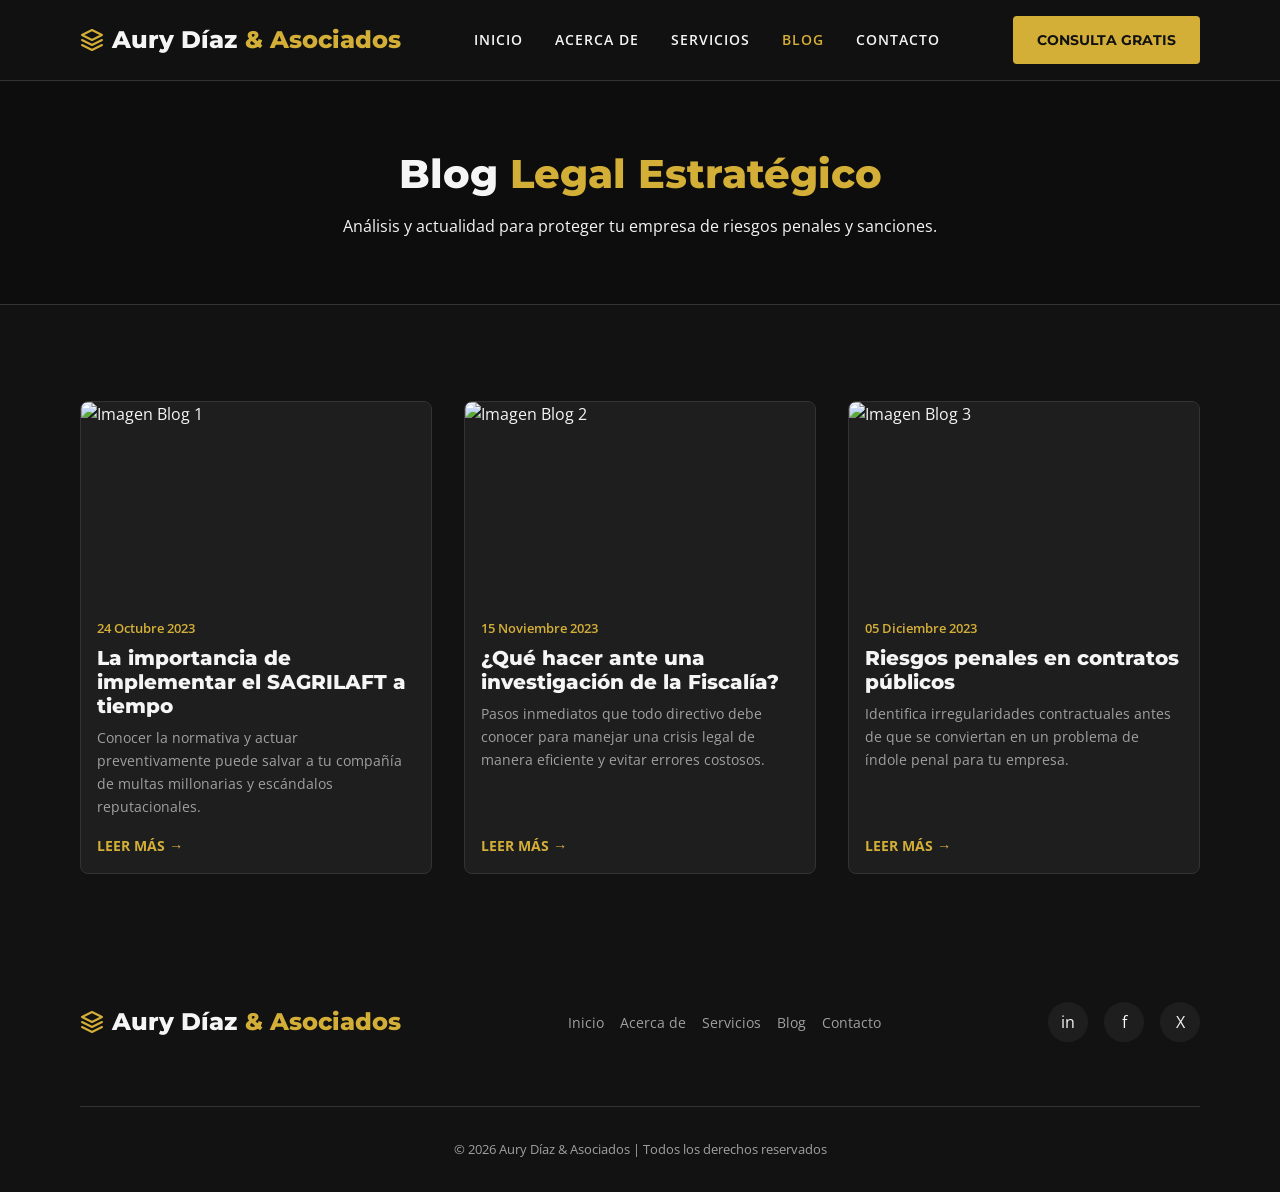
==== blog.html @ af1290b0 "Initial commit: Create complete static website for Aury Diaz & Asociados This commit introduces a mo" ====
<!DOCTYPE html>
<html lang="es">
<head>
    <meta charset="UTF-8">
    <meta name="viewport" content="width=device-width, initial-scale=1.0">
    <meta name="description" content="Blog de Aury Díaz & Asociados. Información, estrategias y actualidad legal sobre riesgo penal y SAGRILAFT.">
    <title>Blog | Aury Díaz & Asociados</title>

    <link rel="preconnect" href="https://fonts.googleapis.com">
    <link rel="preconnect" href="https://fonts.gstatic.com" crossorigin>
    <link href="https://fonts.googleapis.com/css2?family=Montserrat:wght@700;800&family=Open+Sans:wght@400;600&display=swap" rel="stylesheet">

    <link rel="stylesheet" href="css/style.css">

    <!-- Blog Specific Styles -->
    <style>
        .blog-grid {
            display: grid;
            grid-template-columns: repeat(auto-fill, minmax(300px, 1fr));
            gap: var(--space-md);
            margin-top: var(--space-md);
        }

        .blog-card {
            background-color: var(--color-bg-card);
            border: 1px solid var(--color-border);
            border-radius: 8px;
            overflow: hidden;
            transition: transform var(--transition-normal);
            display: flex;
            flex-direction: column;
        }

        .blog-card:hover {
            transform: translateY(-5px);
            border-color: var(--color-primary-gold);
        }

        .blog-img {
            width: 100%;
            height: 200px;
            object-fit: cover;
        }

        .blog-content {
            padding: var(--space-sm);
            flex-grow: 1;
            display: flex;
            flex-direction: column;
        }

        .blog-date {
            color: var(--color-primary-gold);
            font-size: 0.8rem;
            margin-bottom: 0.5rem;
            font-weight: 600;
        }

        .blog-title {
            font-size: 1.25rem;
            margin-bottom: 0.5rem;
        }

        .blog-excerpt {
            color: var(--color-text-muted);
            font-size: 0.9rem;
            margin-bottom: 1rem;
            flex-grow: 1;
        }

        .read-more {
            color: var(--color-primary-gold);
            font-weight: 700;
            font-size: 0.9rem;
            text-transform: uppercase;
            align-self: flex-start;
        }

        .read-more:hover {
            text-decoration: underline;
        }
    </style>
</head>
<body>

    <header class="header">
        <div class="container nav-container">
            <a href="index.html" class="logo">
                <svg width="24" height="24" viewBox="0 0 24 24" fill="none" xmlns="http://www.w3.org/2000/svg">
                    <path d="M12 2L2 7l10 5 10-5-10-5zM2 17l10 5 10-5M2 12l10 5 10-5" stroke="var(--color-primary-gold)" stroke-width="2" stroke-linecap="round" stroke-linejoin="round"/>
                </svg>
                Aury Díaz <span>& Asociados</span>
            </a>

            <button class="menu-toggle" aria-label="Abrir menú">
                <span></span>
                <span></span>
                <span></span>
            </button>

            <nav class="nav-menu">
                <a href="index.html" class="nav-link">Inicio</a>
                <a href="sobre-mi.html" class="nav-link">Acerca de</a>
                <a href="servicios.html" class="nav-link">Servicios</a>
                <a href="blog.html" class="nav-link active">Blog</a>
                <a href="contacto.html" class="nav-link">Contacto</a>
            </nav>

            <div class="nav-btn">
                <a href="contacto.html" class="btn btn-gold">Consulta Gratis</a>
            </div>
        </div>
    </header>

    <main>
        <section class="page-header fade-in">
            <div class="container">
                <h1>Blog <span class="text-gold">Legal Estratégico</span></h1>
                <p>Análisis y actualidad para proteger tu empresa de riesgos penales y sanciones.</p>
            </div>
        </section>

        <section class="section fade-in">
            <div class="container">
                <div class="blog-grid">

                    <!-- Blog Post Example 1 -->
                    <article class="blog-card">
                        <img src="https://via.placeholder.com/400x300/121212/d4af37?text=Articulo+1" alt="Imagen Blog 1" class="blog-img">
                        <div class="blog-content">
                            <span class="blog-date">24 Octubre 2023</span>
                            <h3 class="blog-title">La importancia de implementar el SAGRILAFT a tiempo</h3>
                            <p class="blog-excerpt">Conocer la normativa y actuar preventivamente puede salvar a tu compañía de multas millonarias y escándalos reputacionales.</p>
                            <a href="#" class="read-more">Leer Más →</a>
                        </div>
                    </article>

                    <!-- Blog Post Example 2 -->
                    <article class="blog-card">
                        <img src="https://via.placeholder.com/400x300/121212/d4af37?text=Articulo+2" alt="Imagen Blog 2" class="blog-img">
                        <div class="blog-content">
                            <span class="blog-date">15 Noviembre 2023</span>
                            <h3 class="blog-title">¿Qué hacer ante una investigación de la Fiscalía?</h3>
                            <p class="blog-excerpt">Pasos inmediatos que todo directivo debe conocer para manejar una crisis legal de manera eficiente y evitar errores costosos.</p>
                            <a href="#" class="read-more">Leer Más →</a>
                        </div>
                    </article>

                    <!-- Blog Post Example 3 -->
                    <article class="blog-card">
                        <img src="https://via.placeholder.com/400x300/121212/d4af37?text=Articulo+3" alt="Imagen Blog 3" class="blog-img">
                        <div class="blog-content">
                            <span class="blog-date">05 Diciembre 2023</span>
                            <h3 class="blog-title">Riesgos penales en contratos públicos</h3>
                            <p class="blog-excerpt">Identifica irregularidades contractuales antes de que se conviertan en un problema de índole penal para tu empresa.</p>
                            <a href="#" class="read-more">Leer Más →</a>
                        </div>
                    </article>

                </div>
            </div>
        </section>
    </main>

    <footer class="footer">
        <div class="container">
            <div class="footer-top">
                <a href="index.html" class="logo">
                    <svg width="24" height="24" viewBox="0 0 24 24" fill="none" xmlns="http://www.w3.org/2000/svg">
                        <path d="M12 2L2 7l10 5 10-5-10-5zM2 17l10 5 10-5M2 12l10 5 10-5" stroke="var(--color-primary-gold)" stroke-width="2" stroke-linecap="round" stroke-linejoin="round"/>
                    </svg>
                    Aury Díaz <span>& Asociados</span>
                </a>

                <div class="footer-nav">
                    <a href="index.html">Inicio</a>
                    <a href="sobre-mi.html">Acerca de</a>
                    <a href="servicios.html">Servicios</a>
                    <a href="blog.html">Blog</a>
                    <a href="contacto.html">Contacto</a>
                </div>

                <div class="footer-social">
                    <a href="#">in</a>
                    <a href="#">f</a>
                    <a href="#">X</a>
                </div>
            </div>

            <div class="footer-bottom">
                <p>&copy; <span id="year">2024</span> Aury Díaz & Asociados | Todos los derechos reservados</p>
            </div>
        </div>
    </footer>

    <script src="js/main.js"></script>
    <script>document.getElementById('year').textContent = new Date().getFullYear();</script>
</body>
</html>
---- css/style.css ----
/* ==========================================================================
   Variables
   ========================================================================== */
:root {
  /* Colors - Dark Elegant Theme */
  --color-bg-dark: #121212;
  --color-bg-darker: #0d0d0d;
  --color-bg-card: #1e1e1e;

  --color-primary-gold: #d4af37; /* Gold for accents */
  --color-primary-gold-hover: #e5c158;
  --color-text-main: #f5f5f5;
  --color-text-muted: #a0a0a0;

  --color-border: #333333;

  /* Typography */
  --font-primary: 'Montserrat', sans-serif;
  --font-secondary: 'Open Sans', sans-serif;

  /* Spacing */
  --space-xs: 0.5rem;
  --space-sm: 1rem;
  --space-md: 2rem;
  --space-lg: 4rem;
  --space-xl: 6rem;

  /* Transition */
  --transition-fast: 0.2s ease;
  --transition-normal: 0.3s ease;
}

/* ==========================================================================
   Reset & Base
   ========================================================================== */
*, *::before, *::after {
  box-sizing: border-box;
  margin: 0;
  padding: 0;
}

html {
  font-size: 16px;
  scroll-behavior: smooth;
}

body {
  font-family: var(--font-secondary);
  background-color: var(--color-bg-dark);
  color: var(--color-text-main);
  line-height: 1.6;
  overflow-x: hidden;
}

h1, h2, h3, h4, h5, h6 {
  font-family: var(--font-primary);
  font-weight: 800; /* Extra Bold */
  line-height: 1.2;
  margin-bottom: var(--space-sm);
  color: var(--color-text-main);
}

a {
  color: inherit;
  text-decoration: none;
  transition: color var(--transition-normal);
}

a:hover {
  color: var(--color-primary-gold);
}

img {
  max-width: 100%;
  height: auto;
  display: block;
}

ul {
  list-style: none;
}

/* ==========================================================================
   Layout / Utilities
   ========================================================================== */
.container {
  width: 90%;
  max-width: 1200px;
  margin: 0 auto;
  padding: 0 var(--space-sm);
}

.section {
  padding: var(--space-lg) 0;
}

.text-center {
  text-align: center;
}

.text-gold {
  color: var(--color-primary-gold);
}

.mb-sm { margin-bottom: var(--space-sm); }
.mb-md { margin-bottom: var(--space-md); }
.mb-lg { margin-bottom: var(--space-lg); }

/* Buttons */
.btn {
  display: inline-block;
  font-family: var(--font-primary);
  font-weight: 700;
  text-transform: uppercase;
  font-size: 0.875rem;
  padding: 0.8rem 1.5rem;
  border-radius: 4px;
  cursor: pointer;
  transition: all var(--transition-normal);
  border: none;
}

.btn-gold {
  background-color: var(--color-primary-gold);
  color: var(--color-bg-dark);
}

.btn-gold:hover {
  background-color: var(--color-primary-gold-hover);
  color: var(--color-bg-darker);
  transform: translateY(-2px);
  box-shadow: 0 4px 10px rgba(212, 175, 55, 0.3);
}

.btn-outline {
  background-color: transparent;
  color: var(--color-primary-gold);
  border: 2px solid var(--color-primary-gold);
}

.btn-outline:hover {
  background-color: var(--color-primary-gold);
  color: var(--color-bg-dark);
}

/* ==========================================================================
   Header & Navigation
   ========================================================================== */
.header {
  position: fixed;
  top: 0;
  left: 0;
  width: 100%;
  background-color: rgba(18, 18, 18, 0.95);
  backdrop-filter: blur(10px);
  z-index: 1000;
  border-bottom: 1px solid var(--color-border);
  padding: var(--space-sm) 0;
  transition: background-color var(--transition-normal);
}

.nav-container {
  display: flex;
  justify-content: space-between;
  align-items: center;
}

.logo {
  font-family: var(--font-primary);
  font-size: 1.5rem;
  font-weight: 800;
  color: var(--color-text-main);
  display: flex;
  align-items: center;
  gap: 0.5rem;
}

.logo span {
  color: var(--color-primary-gold);
}

/* Desktop Nav */
.nav-menu {
  display: none;
  gap: var(--space-md);
  align-items: center;
}

.nav-link {
  font-size: 0.9rem;
  font-weight: 600;
  text-transform: uppercase;
  letter-spacing: 1px;
}

.nav-link.active {
  color: var(--color-primary-gold);
}

.nav-btn {
  display: none; /* Hidden on mobile by default in this structure, or shown based on design */
}

/* Mobile Nav Toggle */
.menu-toggle {
  display: flex;
  flex-direction: column;
  gap: 5px;
  cursor: pointer;
  background: none;
  border: none;
  padding: 0.5rem;
}

.menu-toggle span {
  display: block;
  width: 25px;
  height: 3px;
  background-color: var(--color-text-main);
  transition: var(--transition-normal);
}

/* Mobile Menu Active State */
.nav-menu.active {
  display: flex;
  flex-direction: column;
  position: absolute;
  top: 100%;
  left: 0;
  width: 100%;
  background-color: var(--color-bg-dark);
  padding: var(--space-md) 0;
  border-bottom: 1px solid var(--color-border);
  box-shadow: 0 10px 15px rgba(0,0,0,0.5);
}

/* ==========================================================================
   Hero Section
   ========================================================================== */
.hero {
  padding-top: 120px; /* Account for fixed header */
  min-height: 100vh;
  display: flex;
  align-items: center;
}

.hero-grid {
  display: grid;
  grid-template-columns: 1fr;
  gap: var(--space-lg);
  align-items: center;
}

.hero-content h1 {
  font-size: 2.5rem;
  margin-bottom: var(--space-sm);
}

.hero-content p {
  color: var(--color-text-muted);
  font-size: 1.1rem;
  margin-bottom: var(--space-md);
}

.hero-stats {
  display: flex;
  gap: var(--space-md);
  margin-top: var(--space-md);
  align-items: center;
}

.stat-item {
  display: flex;
  align-items: center;
  gap: 0.5rem;
}

.stat-number {
  font-family: var(--font-primary);
  font-size: 1.5rem;
  font-weight: 800;
  color: var(--color-primary-gold);
}

.stat-text {
  font-size: 0.8rem;
  color: var(--color-text-muted);
  line-height: 1.2;
}

.hero-image {
  position: relative;
  border-radius: 8px;
  overflow: hidden;
}

.hero-image::before {
  content: '';
  position: absolute;
  top: 0;
  left: 0;
  width: 100%;
  height: 100%;
  background: linear-gradient(to top, rgba(18,18,18,0.8), transparent);
  z-index: 1;
}

.hero-img-el {
  width: 100%;
  height: auto;
  object-fit: cover;
  display: block;
}

/* ==========================================================================
   About Section (Home)
   ========================================================================== */
.about-preview {
  background-color: var(--color-bg-darker);
}

.about-grid {
  display: grid;
  grid-template-columns: 1fr;
  gap: var(--space-lg);
  align-items: center;
}

.about-subtitle {
  color: var(--color-primary-gold);
  font-weight: 700;
  text-transform: uppercase;
  letter-spacing: 2px;
  font-size: 0.875rem;
  margin-bottom: var(--space-xs);
}

.about-content h2 {
  font-size: 2rem;
  margin-bottom: var(--space-sm);
}

.about-content p {
  color: var(--color-text-muted);
  margin-bottom: var(--space-sm);
}

.about-image {
  border-radius: 8px;
  overflow: hidden;
  box-shadow: 0 20px 40px rgba(0,0,0,0.5);
}

/* ==========================================================================
   Results / Features Section
   ========================================================================== */
.features {
  background-color: var(--color-bg-dark);
}

.features-header {
  text-align: center;
  max-width: 800px;
  margin: 0 auto var(--space-lg);
}

.features-header h2 {
  font-size: 2rem;
}

.features-header p {
  color: var(--color-text-muted);
}

.features-grid {
  display: grid;
  grid-template-columns: 1fr;
  gap: var(--space-md);
}

.feature-card {
  background-color: var(--color-bg-card);
  padding: var(--space-md);
  border-radius: 8px;
  text-align: center;
  border: 1px solid var(--color-border);
  transition: transform var(--transition-normal), border-color var(--transition-normal);
}

.feature-card:hover {
  transform: translateY(-5px);
  border-color: var(--color-primary-gold);
}

.feature-icon {
  font-size: 2.5rem;
  color: var(--color-primary-gold);
  margin-bottom: var(--space-sm);
}

.feature-card h3 {
  font-size: 1.2rem;
  margin-bottom: var(--space-xs);
}

.feature-card p {
  color: var(--color-text-muted);
  font-size: 0.9rem;
}

/* ==========================================================================
   CTA Section
   ========================================================================== */
.cta {
  background-color: var(--color-bg-darker);
  border-top: 1px solid var(--color-border);
  border-bottom: 1px solid var(--color-border);
  text-align: center;
}

.cta h2 {
  font-size: 2rem;
  margin-bottom: var(--space-sm);
}

.cta p {
  color: var(--color-text-muted);
  max-width: 600px;
  margin: 0 auto var(--space-md);
}

/* ==========================================================================
   Footer
   ========================================================================== */
.footer {
  background-color: var(--color-bg-dark);
  padding: var(--space-lg) 0 var(--space-md);
}

.footer-top {
  display: flex;
  flex-direction: column;
  gap: var(--space-md);
  margin-bottom: var(--space-lg);
  align-items: center;
  text-align: center;
}

.footer-nav {
  display: flex;
  flex-wrap: wrap;
  justify-content: center;
  gap: var(--space-sm);
}

.footer-nav a {
  color: var(--color-text-muted);
  font-size: 0.9rem;
}

.footer-nav a:hover {
  color: var(--color-primary-gold);
}

.footer-social {
  display: flex;
  gap: var(--space-sm);
}

.footer-social a {
  display: flex;
  align-items: center;
  justify-content: center;
  width: 40px;
  height: 40px;
  background-color: var(--color-bg-card);
  border-radius: 50%;
  color: var(--color-text-main);
  transition: all var(--transition-normal);
}

.footer-social a:hover {
  background-color: var(--color-primary-gold);
  color: var(--color-bg-dark);
}

.footer-bottom {
  text-align: center;
  padding-top: var(--space-md);
  border-top: 1px solid var(--color-border);
  color: var(--color-text-muted);
  font-size: 0.8rem;
}

/* ==========================================================================
   Forms (Contact Page)
   ========================================================================== */
.form-group {
  margin-bottom: var(--space-sm);
}

.form-label {
  display: block;
  margin-bottom: 0.3rem;
  color: var(--color-text-main);
  font-weight: 600;
  font-size: 0.9rem;
}

.form-control {
  width: 100%;
  padding: 0.8rem;
  background-color: var(--color-bg-card);
  border: 1px solid var(--color-border);
  color: var(--color-text-main);
  border-radius: 4px;
  font-family: var(--font-secondary);
  transition: border-color var(--transition-fast);
}

.form-control:focus {
  outline: none;
  border-color: var(--color-primary-gold);
}

textarea.form-control {
  resize: vertical;
  min-height: 150px;
}

/* ==========================================================================
   Page Headers (Internal pages)
   ========================================================================== */
.page-header {
  padding-top: 150px;
  padding-bottom: var(--space-lg);
  background-color: var(--color-bg-darker);
  border-bottom: 1px solid var(--color-border);
  text-align: center;
}

.page-header h1 {
  font-size: 2.5rem;
}

/* ==========================================================================
   Media Queries (Desktop)
   ========================================================================== */
@media (min-width: 768px) {
  .hero-grid {
    grid-template-columns: 1fr 1fr;
  }

  .hero-content h1 {
    font-size: 3.5rem;
  }

  .about-grid {
    grid-template-columns: 1fr 1fr;
  }

  .about-content h2 {
    font-size: 2.5rem;
  }

  .features-grid {
    grid-template-columns: repeat(3, 1fr);
  }

  .footer-top {
    flex-direction: row;
    justify-content: space-between;
    text-align: left;
  }
}

@media (min-width: 992px) {
  .menu-toggle {
    display: none;
  }

  .nav-menu {
    display: flex;
  }

  .nav-btn {
    display: block;
  }
}

/* ==========================================================================
   Animations
   ========================================================================== */
.fade-in {
  opacity: 0;
  transform: translateY(20px);
  transition: opacity 0.6s ease-out, transform 0.6s ease-out;
}

.fade-in.visible {
  opacity: 1;
  transform: translateY(0);
}
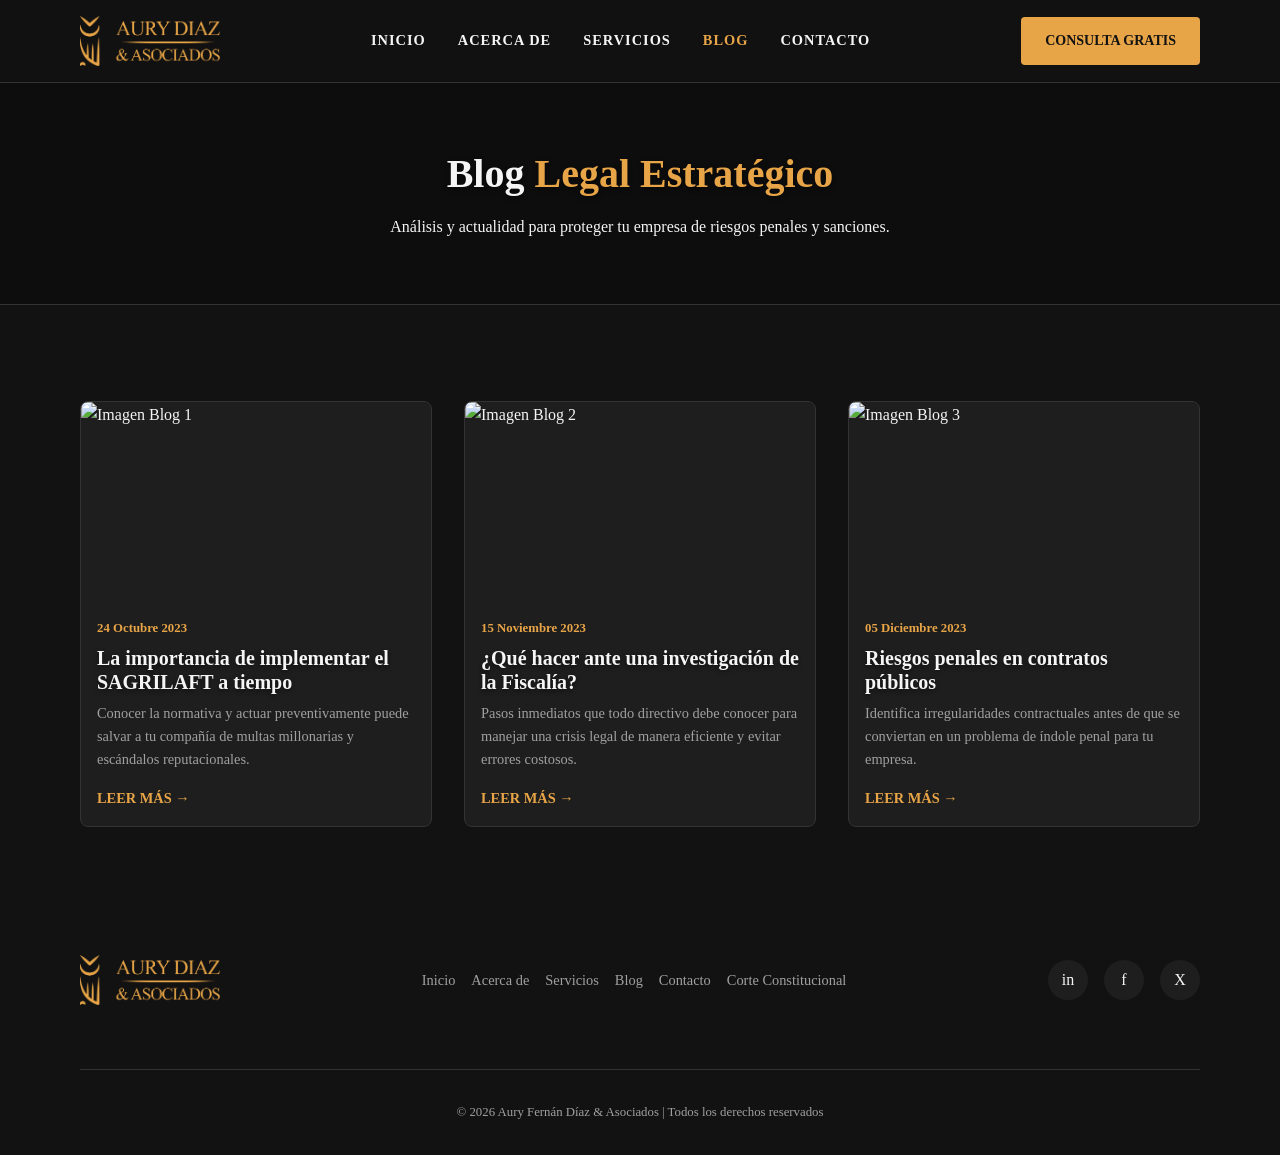
==== commit bc7fcf9a: "feat: build static portfolio for Aury Fernán Díaz - Implemented semantic HTML5 and modern CSS3 (Vari" ====
--- a/blog.html
+++ b/blog.html
@@ -3,12 +3,9 @@
 <head>
     <meta charset="UTF-8">
     <meta name="viewport" content="width=device-width, initial-scale=1.0">
-    <meta name="description" content="Blog de Aury Díaz & Asociados. Información, estrategias y actualidad legal sobre riesgo penal y SAGRILAFT.">
-    <title>Blog | Aury Díaz & Asociados</title>
+    <meta name="description" content="Blog de Aury Fernán Díaz & Asociados. Información, estrategias y actualidad legal sobre riesgo penal y SAGRILAFT.">
+    <title>Blog | Aury Fernán Díaz</title>
 
-    <link rel="preconnect" href="https://fonts.googleapis.com">
-    <link rel="preconnect" href="https://fonts.gstatic.com" crossorigin>
-    <link href="https://fonts.googleapis.com/css2?family=Montserrat:wght@700;800&family=Open+Sans:wght@400;600&display=swap" rel="stylesheet">
 
     <link rel="stylesheet" href="css/style.css">
 
@@ -85,12 +82,7 @@
 
     <header class="header">
         <div class="container nav-container">
-            <a href="index.html" class="logo">
-                <svg width="24" height="24" viewBox="0 0 24 24" fill="none" xmlns="http://www.w3.org/2000/svg">
-                    <path d="M12 2L2 7l10 5 10-5-10-5zM2 17l10 5 10-5M2 12l10 5 10-5" stroke="var(--color-primary-gold)" stroke-width="2" stroke-linecap="round" stroke-linejoin="round"/>
-                </svg>
-                Aury Díaz <span>& Asociados</span>
-            </a>
+            <a href="index" class="logo"><img src="assets/img/logoaury.png" alt="Aury Fernán Díaz Logo" style="height: 50px;"></a>
 
             <button class="menu-toggle" aria-label="Abrir menú">
                 <span></span>
@@ -99,15 +91,15 @@
             </button>
 
             <nav class="nav-menu">
-                <a href="index.html" class="nav-link">Inicio</a>
-                <a href="sobre-mi.html" class="nav-link">Acerca de</a>
-                <a href="servicios.html" class="nav-link">Servicios</a>
-                <a href="blog.html" class="nav-link active">Blog</a>
-                <a href="contacto.html" class="nav-link">Contacto</a>
+                <a href="index" class="nav-link">Inicio</a>
+                <a href="sobre-mi" class="nav-link">Acerca de</a>
+                <a href="servicios" class="nav-link">Servicios</a>
+                <a href="blog" class="nav-link active">Blog</a>
+                <a href="contacto" class="nav-link">Contacto</a>
             </nav>
 
             <div class="nav-btn">
-                <a href="contacto.html" class="btn btn-gold">Consulta Gratis</a>
+                <a href="contacto" class="btn btn-gold">Consulta Gratis</a>
             </div>
         </div>
     </header>
@@ -165,19 +157,15 @@
     <footer class="footer">
         <div class="container">
             <div class="footer-top">
-                <a href="index.html" class="logo">
-                    <svg width="24" height="24" viewBox="0 0 24 24" fill="none" xmlns="http://www.w3.org/2000/svg">
-                        <path d="M12 2L2 7l10 5 10-5-10-5zM2 17l10 5 10-5M2 12l10 5 10-5" stroke="var(--color-primary-gold)" stroke-width="2" stroke-linecap="round" stroke-linejoin="round"/>
-                    </svg>
-                    Aury Díaz <span>& Asociados</span>
-                </a>
+                <a href="index" class="logo"><img src="assets/img/logoaury.png" alt="Aury Fernán Díaz Logo" style="height: 50px;"></a>
 
                 <div class="footer-nav">
-                    <a href="index.html">Inicio</a>
-                    <a href="sobre-mi.html">Acerca de</a>
-                    <a href="servicios.html">Servicios</a>
-                    <a href="blog.html">Blog</a>
-                    <a href="contacto.html">Contacto</a>
+                    <a href="index">Inicio</a>
+                    <a href="sobre-mi">Acerca de</a>
+                    <a href="servicios">Servicios</a>
+                    <a href="blog">Blog</a>
+                    <a href="contacto">Contacto</a>
+                    <a href="https://www.corteconstitucional.gov.co/" target="_blank" rel="noopener noreferrer">Corte Constitucional</a>
                 </div>
 
                 <div class="footer-social">
@@ -188,7 +176,7 @@
             </div>
 
             <div class="footer-bottom">
-                <p>&copy; <span id="year">2024</span> Aury Díaz & Asociados | Todos los derechos reservados</p>
+                <p>&copy; <span id="year">2024</span> Aury Fernán Díaz & Asociados | Todos los derechos reservados</p>
             </div>
         </div>
     </footer>
--- a/css/style.css
+++ b/css/style.css
@@ -7,16 +7,16 @@
   --color-bg-darker: #0d0d0d;
   --color-bg-card: #1e1e1e;
 
-  --color-primary-gold: #d4af37; /* Gold for accents */
-  --color-primary-gold-hover: #e5c158;
+  --color-primary-gold: #e8a547; /* Gold for accents */
+  --color-primary-gold-hover: #c98c38;
   --color-text-main: #f5f5f5;
   --color-text-muted: #a0a0a0;
 
   --color-border: #333333;
 
   /* Typography */
-  --font-primary: 'Montserrat', sans-serif;
-  --font-secondary: 'Open Sans', sans-serif;
+  --font-primary: 'Times New Roman', Times, serif;
+  --font-secondary: 'Times New Roman', Times, serif;
 
   /* Spacing */
   --space-xs: 0.5rem;
@@ -129,7 +129,7 @@
   background-color: var(--color-primary-gold-hover);
   color: var(--color-bg-darker);
   transform: translateY(-2px);
-  box-shadow: 0 4px 10px rgba(212, 175, 55, 0.3);
+  box-shadow: 0 4px 10px rgba(232, 165, 71, 0.3);
 }
 
 .btn-outline {
@@ -601,3 +601,41 @@
   opacity: 1;
   transform: translateY(0);
 }
+
+@keyframes gold-glow {
+  0% {
+    box-shadow: 0 0 5px rgba(232, 165, 71, 0.2);
+  }
+  50% {
+    box-shadow: 0 0 20px rgba(232, 165, 71, 0.6);
+  }
+  100% {
+    box-shadow: 0 0 5px rgba(232, 165, 71, 0.2);
+  }
+}
+
+.glow-effect {
+  animation: gold-glow 3s infinite;
+}
+
+.btn-gold:hover {
+  background-color: var(--color-primary-gold-hover);
+  color: var(--color-bg-darker);
+  transform: translateY(-2px);
+  box-shadow: 0 4px 15px rgba(232, 165, 71, 0.5);
+  animation: none; /* override glow on hover if needed */
+}
+
+h1, h2, h3 {
+  text-shadow: 0 2px 4px rgba(0,0,0,0.5);
+}
+
+.color-gold {
+  color: var(--color-primary-gold);
+  text-shadow: 0 0 10px rgba(232, 165, 71, 0.3);
+}
+
+.logo span {
+  color: var(--color-primary-gold);
+  text-shadow: 0 0 8px rgba(232, 165, 71, 0.5);
+}
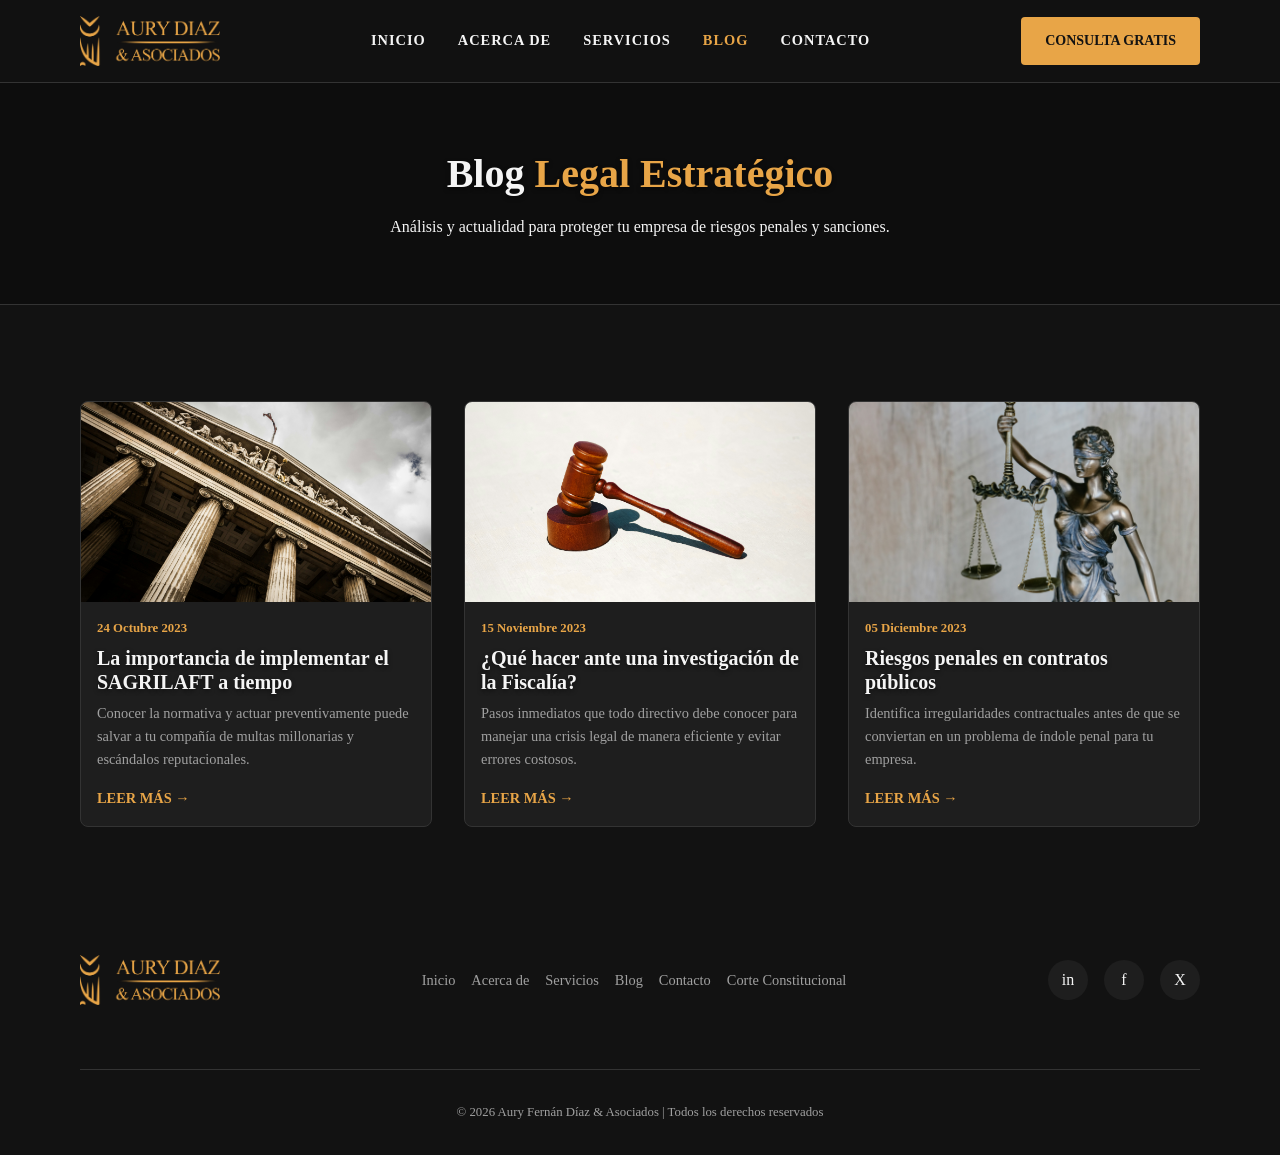
==== commit 225193e7: "feat: Rebuild aurydiaz.com as a modern, static, SEO-optimized website - Implement semantic HTML5 pag" ====
--- a/blog.html
+++ b/blog.html
@@ -118,7 +118,7 @@
 
                     <!-- Blog Post Example 1 -->
                     <article class="blog-card">
-                        <img src="https://via.placeholder.com/400x300/121212/d4af37?text=Articulo+1" alt="Imagen Blog 1" class="blog-img">
+                        <img src="assets/img/sebastian-pichler-bAQH53VquTc-unsplash.jpg" alt="Imagen Blog 1" class="blog-img">
                         <div class="blog-content">
                             <span class="blog-date">24 Octubre 2023</span>
                             <h3 class="blog-title">La importancia de implementar el SAGRILAFT a tiempo</h3>
@@ -129,7 +129,7 @@
 
                     <!-- Blog Post Example 2 -->
                     <article class="blog-card">
-                        <img src="https://via.placeholder.com/400x300/121212/d4af37?text=Articulo+2" alt="Imagen Blog 2" class="blog-img">
+                        <img src="assets/img/tingey-injury-law-firm-veNb0DDegzE-unsplash.jpg" alt="Imagen Blog 2" class="blog-img">
                         <div class="blog-content">
                             <span class="blog-date">15 Noviembre 2023</span>
                             <h3 class="blog-title">¿Qué hacer ante una investigación de la Fiscalía?</h3>
@@ -140,7 +140,7 @@
 
                     <!-- Blog Post Example 3 -->
                     <article class="blog-card">
-                        <img src="https://via.placeholder.com/400x300/121212/d4af37?text=Articulo+3" alt="Imagen Blog 3" class="blog-img">
+                        <img src="assets/img/tingey-injury-law-firm-DZpc4UY8ZtY-unsplash.jpg" alt="Imagen Blog 3" class="blog-img">
                         <div class="blog-content">
                             <span class="blog-date">05 Diciembre 2023</span>
                             <h3 class="blog-title">Riesgos penales en contratos públicos</h3>
--- a/css/style.css
+++ b/css/style.css
@@ -14,11 +14,11 @@
 
   --color-border: #333333;
 
-  /* Typography */
+  /* Tipografía */
   --font-primary: 'Times New Roman', Times, serif;
   --font-secondary: 'Times New Roman', Times, serif;
 
-  /* Spacing */
+  /* Espaciado */
   --space-xs: 0.5rem;
   --space-sm: 1rem;
   --space-md: 2rem;
@@ -106,7 +106,7 @@
 .mb-md { margin-bottom: var(--space-md); }
 .mb-lg { margin-bottom: var(--space-lg); }
 
-/* Buttons */
+/* Botones */
 .btn {
   display: inline-block;
   font-family: var(--font-primary);
